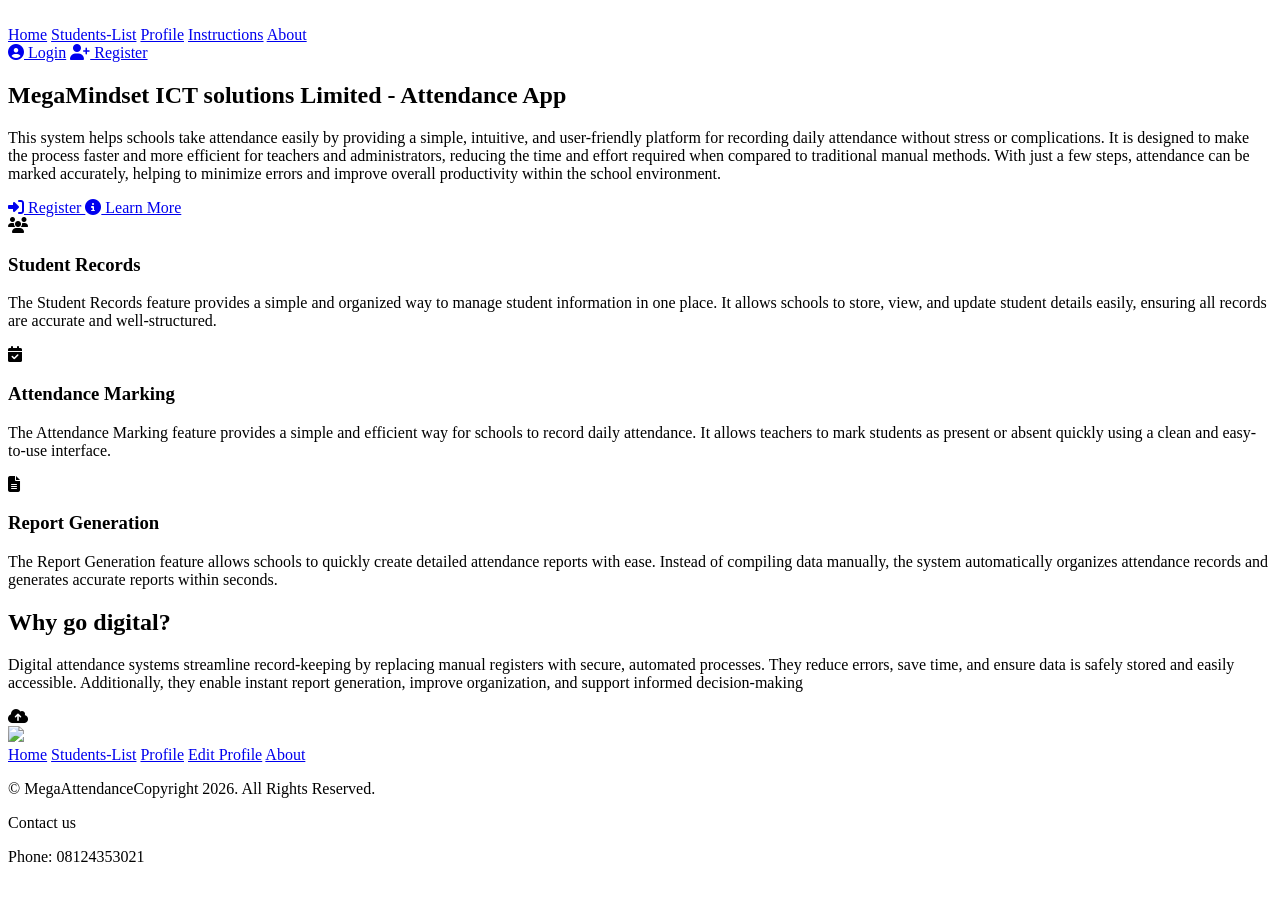
==== index.html @ b7d33dab "Merge pull request #35 from Treshy-elias/main Made changes to about, students_list and index page. T" ====
<!DOCTYPE html>
<html lang="en">

<head>
  <meta charset="UTF-8">
  <meta name="viewport" content="width=device-width, initial-scale=1.0">
  <title>MegaMindset ICT solutions Limited - Attendance App</title>
  <!-- SEO Meta Tags -->
  <meta name="description"
    content="Welcome to SIWES Attendance Management System, a smart solution for tracking and managing student attendance efficiently.">

  <meta name="keywords"
    content="Attendance System, SIWES, Student Attendance, Management System, Nigeria, School Project">

  <meta name="author" content="SIWES Student Development Team">

  <meta name="robots" content="index, follow">

  <!-- Open Graph (for social media sharing) -->
  <meta property="og:title" content="SIWES Attendance Management System">
  <meta property="og:description"
    content="A smart system developed by students to manage and track attendance efficiently.">
  <meta property="og:type" content="website">
  <meta property="og:url" content="http://localhost:5500/index.html">
  <meta property="og:image" content="/images/preview.png">
  <link rel="stylesheet" href="/css/index.css">
  <link rel="stylesheet" href="https://cdnjs.cloudflare.com/ajax/libs/font-awesome/6.5.0/css/all.min.css">
  <link rel="stylesheet" href="/fontawesome/css/all.css">
</head>

<body>

  <nav class="navbar">

    <div class="logo">
      <img src="/images/logo-dark.png" alt="" />
    </div>

    <div class="nav-links">
      <a href="index.html">Home</a>
      <a href="students_list.html">Students-List</a>
      <a href="profile.html">Profile</a>
      <a href="instructions.html">Instructions</a>
      <a href="about.html">About</a>
    </div>

    <div class="auth-buttons">
      <a href="login.html" class="login"><i class="fa fa-user-circle" aria-hidden="true"></i> Login</a>
      <a href="register.html" class="register"><i class="fa fa-user-plus" aria-hidden="true"></i> Register</a>
    </div>

  </nav>


  <section class="hero">
    <h1>MegaMindset ICT solutions Limited - Attendance App</h1>
    <p>
      This system helps schools take attendance easily by providing a simple, intuitive, and user-friendly platform for
      recording daily attendance without stress or complications. It is designed to make the process faster and more
      efficient for teachers and administrators, reducing the time and effort required when compared to traditional
      manual methods. With just a few steps, attendance can be marked accurately, helping to minimize errors and improve
      overall productivity within the school environment.

    </p>

    <div class="buttons">
      <a href="register.html" class="btn btn-primary">
        <i class="fa-solid fa-right-to-bracket"></i> Register
      </a>

      <a href="about.html" class="btn btn-secondary">
        <i class="fa-solid fa-circle-info"></i> Learn More
      </a>
    </div>
  </section>

  <section class="features">
    <div class="feature-box">
      <i class="fa-solid fa-users"></i>
      <h3>Student Records</h3>
      <p>The Student Records feature provides a simple and organized way to manage student information in one place. It
        allows schools to store, view, and update student details easily, ensuring all records are accurate and
        well-structured.

    </div>

    <div class="feature-box">
      <i class="fa-solid fa-calendar-check"></i>
      <h3>Attendance Marking</h3>
      <p>The Attendance Marking feature provides a simple and efficient way for schools to record daily attendance. It
        allows teachers to mark students as present or absent quickly using a clean and easy-to-use interface.

      </p>
    </div>

    <div class="feature-box">
      <i class="fa-solid fa-file-lines"></i>
      <h3>Report Generation</h3>
      <p>The Report Generation feature allows schools to quickly create detailed attendance reports with ease. Instead
        of compiling data manually, the system automatically organizes attendance records and generates accurate reports
        within seconds.
      </p>
    </div>
  </section>


  <section class="why">
    <div class="left-side">
      <h2>Why go digital?</h2>
      <p>
        Digital attendance systems streamline record-keeping by replacing manual registers with secure, automated
        processes. They reduce errors, save time, and ensure data is safely stored and easily accessible. Additionally,
        they enable instant report generation, improve organization, and support informed decision-making
    </div>

    <div class="right-side">
      <i class="fa fa-cloud-upload" aria-hidden="true"></i>
    </div>
  </section>
  <div class="footer-d">
    <div><img src="./images/logo-dark.png" class="img-f" /></div>
    <div class="footer-last">
      <div class="footer-d1">
        <a href="index.html">Home</a>
        <a href="students_list.html">Students-List</a>
        <a href="profile.html">Profile</a>
        <a href="edit_profile.html">Edit Profile</a>
        <a href="about.html">About</a>
      </div>
      <div class="footer-d2">
        <p>© <span>MegaAttendance</span>Copyright 2026. All Rights Reserved.</p>
      </div>
    </div>
    <div class="footer-space">
      <p>Contact us</p>
      <p>Phone: 08124353021</p>
    </div>

  </div>





</body>

</html>
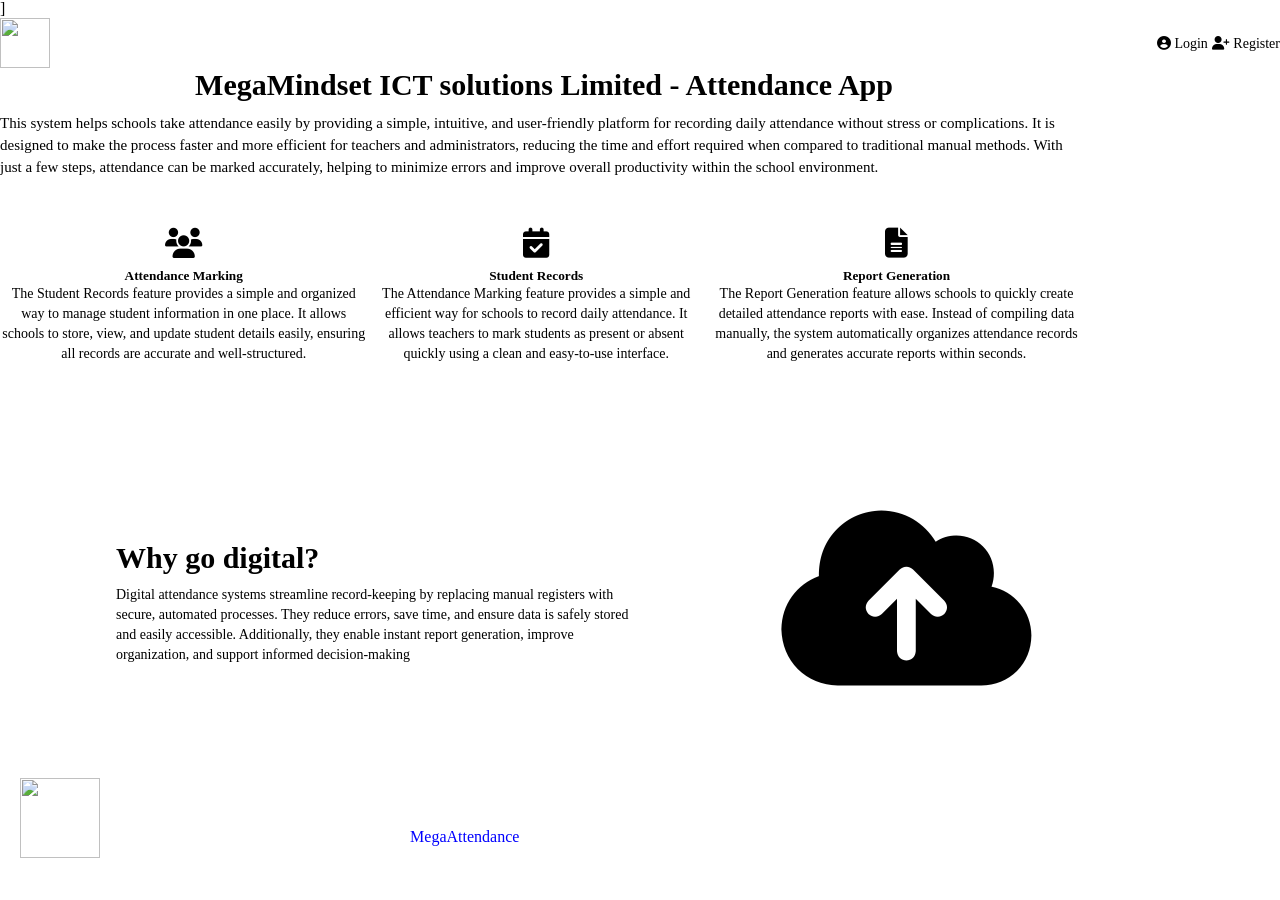
==== commit f3f869ff: "i converted profile.html to grid" ====
--- a/index.html
+++ b/index.html
@@ -1,3 +1,4 @@
+]
 <!DOCTYPE html>
 <html lang="en">
 
@@ -23,6 +24,7 @@
   <meta property="og:type" content="website">
   <meta property="og:url" content="http://localhost:5500/index.html">
   <meta property="og:image" content="/images/preview.png">
+  <link rel="stylesheet" href="/bootstrap/bootstrap.css">
   <link rel="stylesheet" href="/css/index.css">
   <link rel="stylesheet" href="https://cdnjs.cloudflare.com/ajax/libs/font-awesome/6.5.0/css/all.min.css">
   <link rel="stylesheet" href="/fontawesome/css/all.css">
@@ -52,7 +54,7 @@
   </nav>
 
 
-  <section class="hero">
+  <section class="hero mx-auto mt-5 p-5">
     <h1>MegaMindset ICT solutions Limited - Attendance App</h1>
     <p>
       This system helps schools take attendance easily by providing a simple, intuitive, and user-friendly platform for
@@ -63,7 +65,7 @@
 
     </p>
 
-    <div class="buttons">
+    <div class="buttons ">
       <a href="register.html" class="btn btn-primary">
         <i class="fa-solid fa-right-to-bracket"></i> Register
       </a>
@@ -74,32 +76,52 @@
     </div>
   </section>
 
-  <section class="features">
-    <div class="feature-box">
-      <i class="fa-solid fa-users"></i>
-      <h3>Student Records</h3>
-      <p>The Student Records feature provides a simple and organized way to manage student information in one place. It
-        allows schools to store, view, and update student details easily, ensuring all records are accurate and
-        well-structured.
-
-    </div>
-
-    <div class="feature-box">
-      <i class="fa-solid fa-calendar-check"></i>
-      <h3>Attendance Marking</h3>
-      <p>The Attendance Marking feature provides a simple and efficient way for schools to record daily attendance. It
-        allows teachers to mark students as present or absent quickly using a clean and easy-to-use interface.
-
-      </p>
-    </div>
-
-    <div class="feature-box">
-      <i class="fa-solid fa-file-lines"></i>
-      <h3>Report Generation</h3>
-      <p>The Report Generation feature allows schools to quickly create detailed attendance reports with ease. Instead
-        of compiling data manually, the system automatically organizes attendance records and generates accurate reports
-        within seconds.
-      </p>
+  <section class="features mx-auto mt-3">
+    <div class="row justify-center">
+      <div class="col-sm-4 mb-3 mb-sm-0 ">
+        <div class="card feature-box">
+          <div class="card-body text-align">
+            <i class="fa fa-users" aria-hidden="true fa-10x"></i>
+            <h5 class="card-title">
+              Attendance Marking
+            </h5>
+            <p class="card-text">The Student Records feature provides a simple and organized way to manage
+              student information in one place. It
+              allows schools to store, view, and update student details easily, ensuring all records are
+              accurate and
+              well-structured.</p>
+          </div>
+        </div>
+      </div>
+      <div class="col-sm-4">
+        <div class="card feature-box">
+          <div class="card-body text-align">
+            <i class="fa-solid fa-calendar-check"></i>
+            <h5 class="card-title">
+              Student Records
+            </h5>
+            <p class="card-text">The Attendance Marking feature provides a simple and efficient way for schools
+              to record daily attendance. It
+              allows teachers to mark students as present or absent quickly using a clean and easy-to-use
+              interface.</p>
+          </div>
+        </div>
+      </div>
+      <div class="col-sm-4">
+        <div class="card feature-box">
+          <div class="card-body text-align">
+            <i class="fa-solid fa-file-lines"></i>
+            <h5 class="card-title">
+              Report Generation
+            </h5>
+            <p class="card-text">The Report Generation feature allows schools to quickly create detailed
+              attendance reports with ease. Instead
+              of compiling data manually, the system automatically organizes attendance records and generates
+              accurate reports
+              within seconds.</p>
+          </div>
+        </div>
+      </div>
     </div>
   </section>
 
--- a/css/index.css
+++ b/css/index.css
@@ -0,0 +1,215 @@
+@import url('config.css');
+@import url('navbar.css');
+
+* {
+  margin: 0;
+  padding: 0;
+  box-sizing: border-box;
+}
+
+body {
+  background: var(--secondary-color);
+}
+
+.hero {
+  background: white;
+  width: 85%;
+  border-radius: 10px;
+  border: 3px solid var(--secondary-color);
+  display: flex;
+  flex-direction: column;
+  align-items: center;
+}
+  .justify-center {
+        display: flex;
+        justify-content: center;
+    }
+
+    .text-align {
+        text-align: center;
+    }
+
+.hero h1 {
+  color: var(--primary-color);
+  font-size: 30px;
+  margin-bottom: 10px;
+}
+
+.hero p {
+  color: var(--secondary-color);
+  font-size: 15px;
+  line-height: 22px;
+}
+
+
+.buttons {
+  /* margin-top: 20px; */
+}
+
+.btn {
+  display: inline-block;
+  text-decoration: none;
+   padding: 12px 18px;
+  margin: 5px;
+  border-radius: 6px;
+  font-size: 14px;
+}
+
+.btn-primary {
+  background: var(--primary-color);
+  color: white;
+}
+
+.btn-secondary {
+  background: var(--secondary-color);
+  color: white;
+}
+
+.btn-primary:hover {
+  background: #2f1f3f;
+}
+
+.btn-secondary:hover {
+  background: #555555;
+}
+
+.features {
+  width: 85%;
+  display: flex;
+  gap: 15px;
+}
+
+/* .feature-box {
+  background: white;
+  width: 33.3%;
+  padding: 20px;
+  border-radius: 10px;
+  border: 3px solid var(--secondary-color);
+  text-align: center;
+} */
+
+.feature-box{
+  height: 230px;
+}
+
+.feature-box:hover {
+  transform: translateY(-5px);
+  transition: transform 0.3s ease;
+}
+
+
+.feature-box i {
+  font-size: 30px;
+  color: var(--primary-color);
+  margin-bottom: 10px;
+}
+
+.feature-box h3 {
+  color: var(--primary-color);
+  margin-bottom: 10px;
+  font-size: 18px;
+}
+
+.feature-box p {
+  font-size: 14px;
+  color: var(--secondary-color);
+  line-height: 20px;
+}
+
+.why {
+  width: 85%;
+  margin: 20px auto;
+  display: flex;
+  gap: 15px;
+  background-color: white;
+  padding: 20px;
+  justify-content: space-between;
+  border-radius: 10px;
+  align-items: center;
+}
+
+.left-side {
+  width: 50%;
+}
+
+.left-side h2 {
+  color: var(--primary-color);
+  font-size: 30px;
+  margin-bottom: 10px;
+}
+
+.left-side p {
+  font-size: 14px;
+  color: var(--secondary-color);
+  line-height: 20px;
+}
+
+.right-side {
+  width: 50%;
+  display: flex;
+  justify-content: center;
+}
+
+.right-side i {
+  font-size: 200px;
+  color: var(--primary-color);
+  margin-bottom: 10px;
+}
+
+.footer-d {
+  display: flex;
+  padding: 20px;
+  background-color: var(--primary-color);
+  flex-direction: row;
+  justify-content: left;
+  align-items: center;
+  justify-content: space-evenly;
+}
+
+.img-f {
+  height: 80px;
+}
+
+.footer-d1 {
+  display: flex;
+  justify-content: space-between;
+  height: 30px;
+  margin-bottom: 5px;
+}
+
+.footer-d1 a {
+  margin-right: 20px;
+  color: white
+}
+
+.footer-d2 {
+  height: 30px;
+  color: white;
+}
+
+.footer-d2 span {
+  color: blue;
+  margin-right: 5px
+}
+
+.footer-last {
+  display: flex;
+  flex-direction: column;
+  justify-content: center;
+  align-items: center;
+  padding: 20px 5px 5px 5px;
+  width: 600px;
+  margin-left: auto;
+  margin-right: auto;
+}
+
+.footer-space {
+  width: 200px;
+  height: 100px;
+  color: white
+}
+
+.footer-space p {
+  margin-bottom: 20px;
+  ;
+}
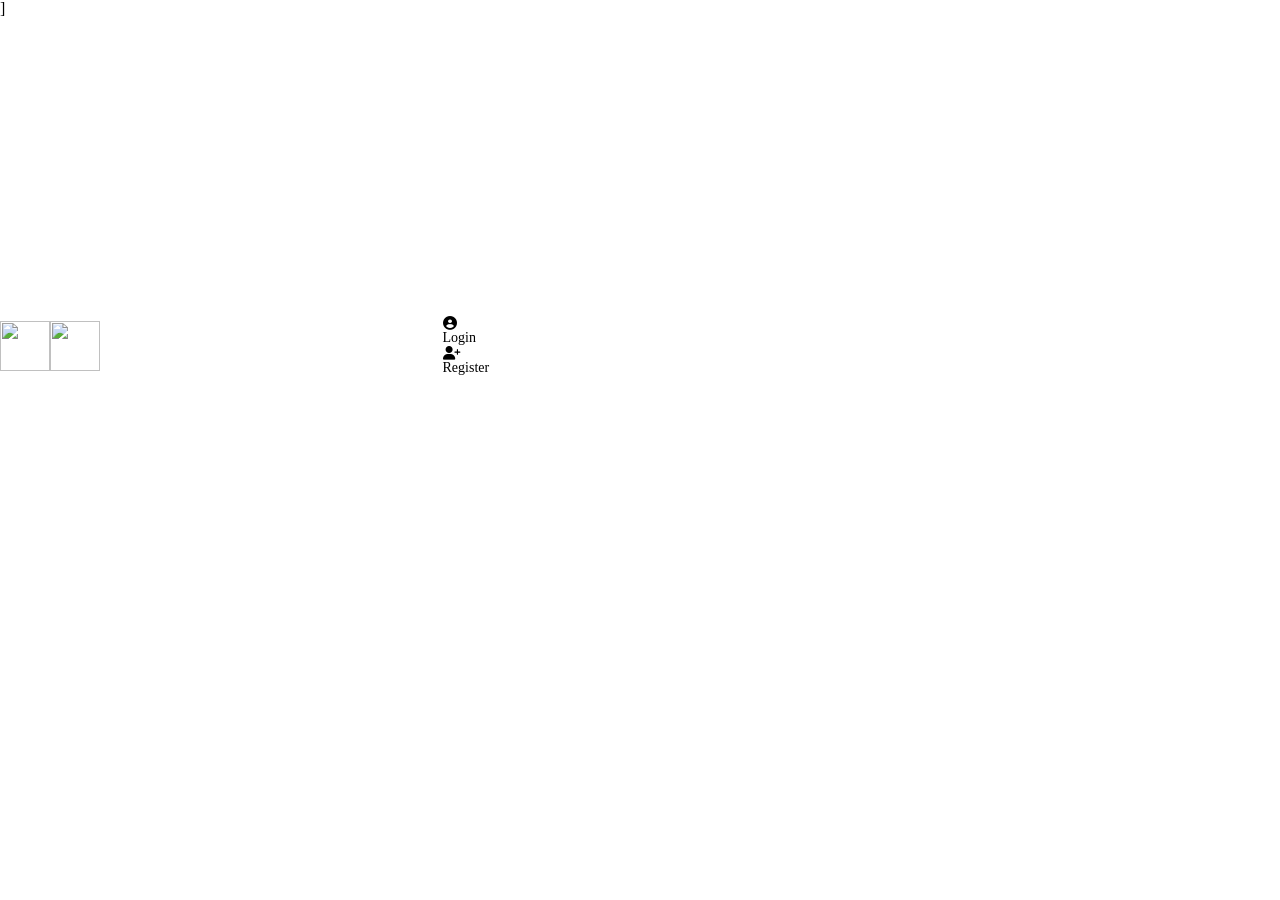
==== commit 70fa91de: "Merge branch 'main' into main" ====
--- a/index.html
+++ b/index.html
@@ -1,6 +1,48 @@
 ]
-<!DOCTYPE html>
+<!doctype html>
 <html lang="en">
+  <head>
+    <meta charset="UTF-8" />
+    <meta name="viewport" content="width=device-width, initial-scale=1.0" />
+    <title>MegaMindset ICT solutions Limited - Attendance App</title>
+    <!-- SEO Meta Tags -->
+    <meta
+      name="description"
+      content="Welcome to SIWES Attendance Management System, a smart solution for tracking and managing student attendance efficiently."
+    />
+
+    <meta
+      name="keywords"
+      content="Attendance System, SIWES, Student Attendance, Management System, Nigeria, School Project"
+    />
+
+    <meta name="author" content="SIWES Student Development Team" />
+
+    <meta name="robots" content="index, follow" />
+
+    <!-- Open Graph (for social media sharing) -->
+    <meta property="og:title" content="SIWES Attendance Management System" />
+    <meta
+      property="og:description"
+      content="A smart system developed by students to manage and track attendance efficiently."
+    />
+    <meta property="og:type" content="website" />
+    <meta property="og:url" content="http://localhost:5500/index.html" />
+    <meta property="og:image" content="/images/preview.png" />
+    <link rel="stylesheet" href="/bootstrap/bootstrap.css" />
+    <link rel="stylesheet" href="/css/index.css" />
+    <link
+      rel="stylesheet"
+      href="https://cdnjs.cloudflare.com/ajax/libs/font-awesome/6.5.0/css/all.min.css"
+    />
+    <link rel="stylesheet" href="/fontawesome/css/all.css" />
+  </head>
+
+  <body>
+    <nav class="navbar">
+      <div class="logo">
+        <img src="/images/logo-dark.png" alt="" />
+      </div>
 
 <head>
   <meta charset="UTF-8">
@@ -54,7 +96,7 @@
   </nav>
 
 
-  <section class="hero mx-auto mt-5 p-5">
+  <!-- <section class="hero mx-auto mt-5 p-5">
     <h1>MegaMindset ICT solutions Limited - Attendance App</h1>
     <p>
       This system helps schools take attendance easily by providing a simple, intuitive, and user-friendly platform for
@@ -74,96 +116,156 @@
         <i class="fa-solid fa-circle-info"></i> Learn More
       </a>
     </div>
-  </section>
-
-  <section class="features mx-auto mt-3">
-    <div class="row justify-center">
-      <div class="col-sm-4 mb-3 mb-sm-0 ">
-        <div class="card feature-box">
-          <div class="card-body text-align">
-            <i class="fa fa-users" aria-hidden="true fa-10x"></i>
-            <h5 class="card-title">
-              Attendance Marking
-            </h5>
-            <p class="card-text">The Student Records feature provides a simple and organized way to manage
-              student information in one place. It
-              allows schools to store, view, and update student details easily, ensuring all records are
-              accurate and
-              well-structured.</p>
-          </div>
-        </div>
-      </div>
-      <div class="col-sm-4">
-        <div class="card feature-box">
-          <div class="card-body text-align">
-            <i class="fa-solid fa-calendar-check"></i>
-            <h5 class="card-title">
-              Student Records
-            </h5>
-            <p class="card-text">The Attendance Marking feature provides a simple and efficient way for schools
-              to record daily attendance. It
-              allows teachers to mark students as present or absent quickly using a clean and easy-to-use
-              interface.</p>
-          </div>
-        </div>
-      </div>
-      <div class="col-sm-4">
-        <div class="card feature-box">
-          <div class="card-body text-align">
-            <i class="fa-solid fa-file-lines"></i>
-            <h5 class="card-title">
-              Report Generation
-            </h5>
-            <p class="card-text">The Report Generation feature allows schools to quickly create detailed
-              attendance reports with ease. Instead
-              of compiling data manually, the system automatically organizes attendance records and generates
-              accurate reports
-              within seconds.</p>
-          </div>
-        </div>
-      </div>
-    </div>
-  </section>
-
-
-  <section class="why">
-    <div class="left-side">
-      <h2>Why go digital?</h2>
+  </section> -->
+
+
+  <div class="container-fluid mt-5">
+    <div class="row">
+      <div class="col-sm-12 col-md-10 offset-md-1">
+        <div class="p-5 mb-4 bg-light rounded-3">
+          <div class="container-fluid py-5">
+            <h1 class="display-5 fw-bold">MegaMindset ICT solutions Limited
+              <i>Attendance App</i>
+            </h1>
+            <p class="col-md-8 fs-4">
+              This system helps schools take attendance easily by providing a simple, intuitive, and user-friendly
+              platform for
+              recording daily attendance without stress or complications.
+            </p>
+            <a href="register.html" class="btn btn-primary">
+              <i class="fa-solid fa-right-to-bracket"></i> Register
+            </a>
+
+            <a href="about.html" class="btn btn-secondary">
+              <i class="fa-solid fa-circle-info"></i> Learn More
+            </a>
+          </div>
+        </div>
+      </div>
+    </div>
+
+    <div class="row">
+      <div class="col-sm-12 col-md-4 bg-white">x</div>
+      <div class="col-sm-12 col-md-4">x</div>
+      <div class="col-sm-12 col-md-4">x</div>
+    </div>
+  </div>
+
+
+
+
+    <section class="hero mx-auto mt-5 p-5">
+      <h1>MegaMindset ICT solutions Limited - Attendance App</h1>
       <p>
-        Digital attendance systems streamline record-keeping by replacing manual registers with secure, automated
-        processes. They reduce errors, save time, and ensure data is safely stored and easily accessible. Additionally,
-        they enable instant report generation, improve organization, and support informed decision-making
-    </div>
-
-    <div class="right-side">
-      <i class="fa fa-cloud-upload" aria-hidden="true"></i>
-    </div>
-  </section>
-  <div class="footer-d">
-    <div><img src="./images/logo-dark.png" class="img-f" /></div>
-    <div class="footer-last">
-      <div class="footer-d1">
-        <a href="index.html">Home</a>
-        <a href="students_list.html">Students-List</a>
-        <a href="profile.html">Profile</a>
-        <a href="edit_profile.html">Edit Profile</a>
-        <a href="about.html">About</a>
-      </div>
-      <div class="footer-d2">
-        <p>© <span>MegaAttendance</span>Copyright 2026. All Rights Reserved.</p>
-      </div>
-    </div>
-    <div class="footer-space">
-      <p>Contact us</p>
-      <p>Phone: 08124353021</p>
-    </div>
-
-  </div>
-
-
-
-
-
-</body>
-
-</html>+        This system helps schools take attendance easily by providing a simple,
+        intuitive, and user-friendly platform for recording daily attendance
+        without stress or complications. It is designed to make the process
+        faster and more efficient for teachers and administrators, reducing the
+        time and effort required when compared to traditional manual methods.
+        With just a few steps, attendance can be marked accurately, helping to
+        minimize errors and improve overall productivity within the school
+        environment.
+      </p>
+
+      <div class="buttons">
+        <a href="register.html" class="btn btn-primary">
+          <i class="fa-solid fa-right-to-bracket"></i> Register
+        </a>
+
+        <a href="about.html" class="btn btn-secondary">
+          <i class="fa-solid fa-circle-info"></i> Learn More
+        </a>
+      </div>
+    </section>
+
+    <section class="features mx-auto mt-3">
+      <div class="row justify-center">
+        <div class="col-sm-4 mb-3 mb-sm-0">
+          <div class="card feature-box">
+            <div class="card-body text-align">
+              <i class="fa fa-users" aria-hidden="true fa-10x"></i>
+              <h5 class="card-title">Attendance Marking</h5>
+              <p class="card-text">
+                The Student Records feature provides a simple and organized way
+                to manage student information in one place. It allows schools to
+                store, view, and update student details easily, ensuring all
+                records are accurate and well-structured.
+              </p>
+            </div>
+          </div>
+        </div>
+        <div class="col-sm-4">
+          <div class="card feature-box">
+            <div class="card-body text-align">
+              <i class="fa-solid fa-calendar-check"></i>
+              <h5 class="card-title">Student Records</h5>
+              <p class="card-text">
+                The Attendance Marking feature provides a simple and efficient
+                way for schools to record daily attendance. It allows teachers
+                to mark students as present or absent quickly using a clean and
+                easy-to-use interface.
+              </p>
+            </div>
+          </div>
+        </div>
+        <div class="col-sm-4">
+          <div class="card feature-box">
+            <div class="card-body text-align">
+              <i class="fa-solid fa-file-lines"></i>
+              <h5 class="card-title">Report Generation</h5>
+              <p class="card-text">
+                The Report Generation feature allows schools to quickly create
+                detailed attendance reports with ease. Instead of compiling data
+                manually, the system automatically organizes attendance records
+                and generates accurate reports within seconds.
+              </p>
+            </div>
+          </div>
+        </div>
+      </div>
+    </section>
+
+    <section class="why">
+      <div class="left-side">
+        <h2>Why go digital?</h2>
+        <p>
+          Digital attendance systems streamline record-keeping by replacing
+          manual registers with secure, automated processes. They reduce errors,
+          save time, and ensure data is safely stored and easily accessible.
+          Additionally, they enable instant report generation, improve
+          organization, and support informed decision-making
+        </p>
+      </div>
+
+      <div class="right-side">
+        <i class="fa fa-cloud-upload" aria-hidden="true"></i>
+      </div>
+    </section>
+
+    <footer class="bg-purple text-white py-4">
+      <div class="container-fluid">
+        <div class="row text-center text-md-start align-items-center">
+          <div class="col-12 col-md-4 mb-3 mb-md-0 ps-5">
+            <img
+              src="images/logo-dark.png"
+              class="img-fluid footer-logo"
+              alt="Logo"
+            />
+          </div>
+          <div class="col-12 col-md-4 mb-1 mb-md-0 text-center">
+            <p class="mb-0">
+              &copy; MegaAttendance Copyright 2026. <br />
+              All Rights Reserved
+            </p>
+          </div>
+          <div class="col-12 col-sm-12 col-md-4 text-center text-md-end">
+            <div class="d-inline-block text-center">
+              <p class="mb-0">Contact us</p>
+              <p class="mb-0">+234 812 435 3021</p>
+            </div>
+          </div>
+        </div>
+      </div>
+    </footer>
+  </body>
+</html>
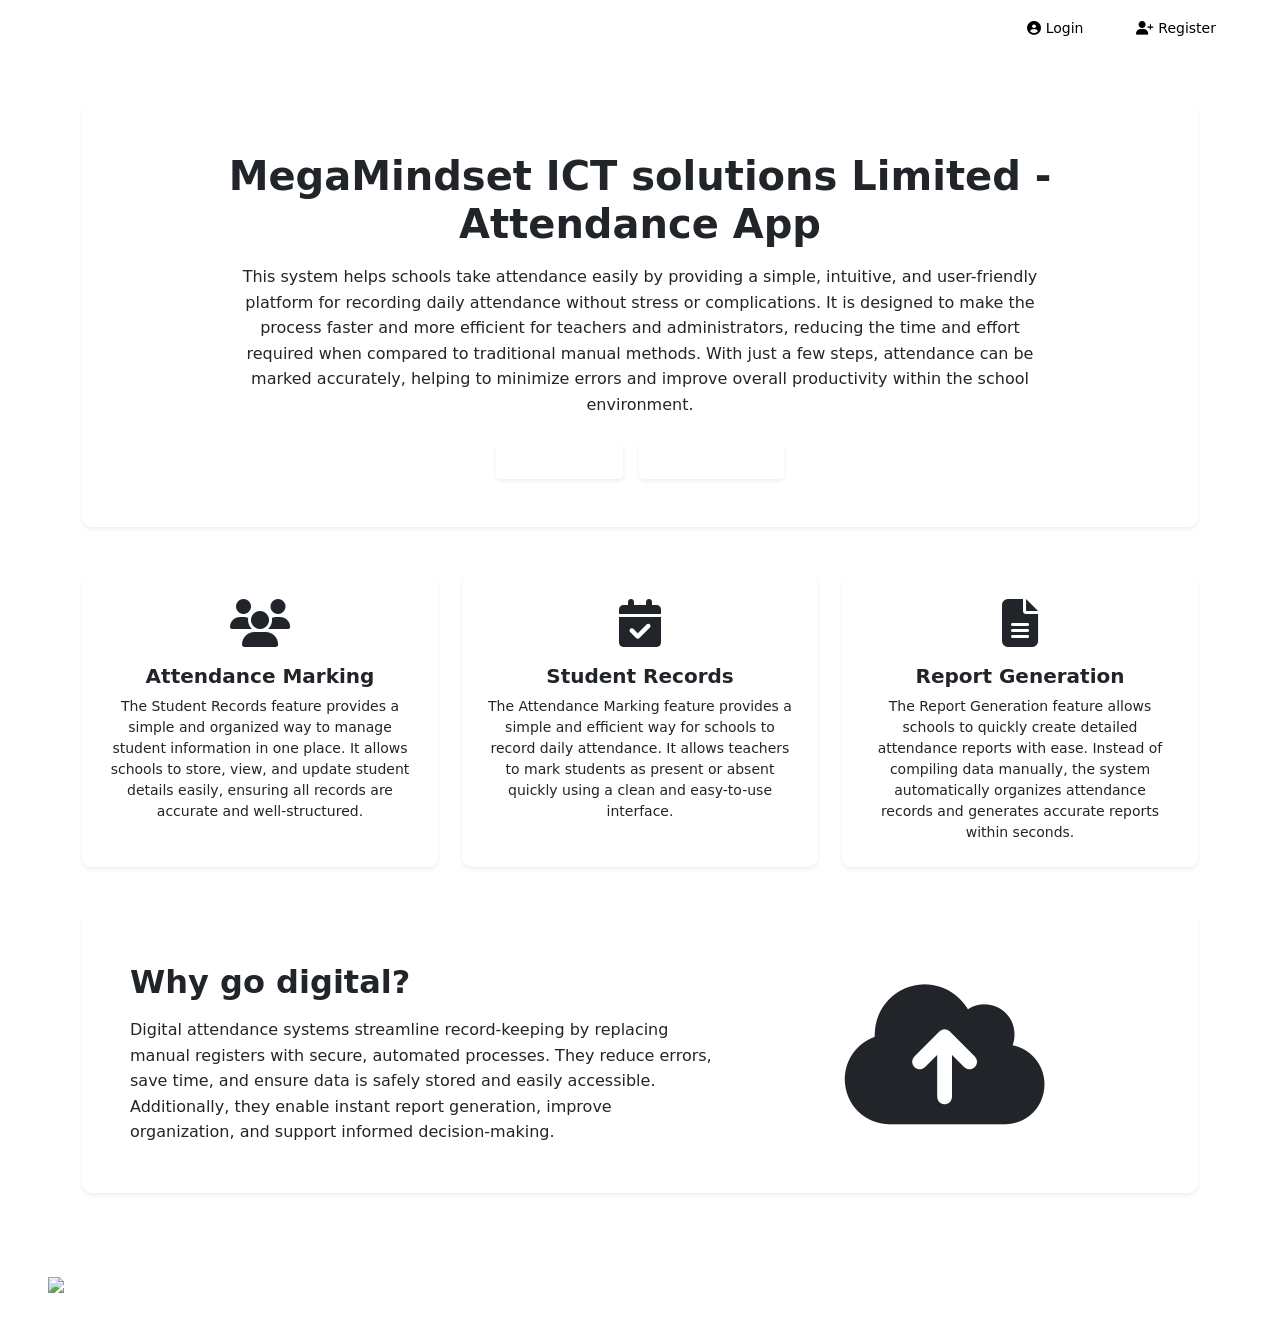
==== commit c97a9e41: "Merge branch 'main' of github.com:Chimy-lons/megaAttendance" ====
--- a/index.html
+++ b/index.html
@@ -1,271 +1,175 @@
-]
-<!doctype html>
+<!DOCTYPE html>
 <html lang="en">
   <head>
     <meta charset="UTF-8" />
     <meta name="viewport" content="width=device-width, initial-scale=1.0" />
     <title>MegaMindset ICT solutions Limited - Attendance App</title>
-    <!-- SEO Meta Tags -->
-    <meta
-      name="description"
-      content="Welcome to SIWES Attendance Management System, a smart solution for tracking and managing student attendance efficiently."
-    />
-
-    <meta
-      name="keywords"
-      content="Attendance System, SIWES, Student Attendance, Management System, Nigeria, School Project"
-    />
-
+    
+    <meta name="description" content="Welcome to SIWES Attendance Management System, a smart solution for tracking and managing student attendance efficiently." />
+    <meta name="keywords" content="Attendance System, SIWES, Student Attendance, Management System, Nigeria, School Project" />
     <meta name="author" content="SIWES Student Development Team" />
-
     <meta name="robots" content="index, follow" />
 
-    <!-- Open Graph (for social media sharing) -->
     <meta property="og:title" content="SIWES Attendance Management System" />
-    <meta
-      property="og:description"
-      content="A smart system developed by students to manage and track attendance efficiently."
-    />
+    <meta property="og:description" content="A smart system developed by students to manage and track attendance efficiently." />
     <meta property="og:type" content="website" />
     <meta property="og:url" content="http://localhost:5500/index.html" />
     <meta property="og:image" content="/images/preview.png" />
+
+    <link rel="stylesheet" href="https://cdn.jsdelivr.net/npm/bootstrap@5.3.2/dist/css/bootstrap.min.css" />
     <link rel="stylesheet" href="/bootstrap/bootstrap.css" />
     <link rel="stylesheet" href="/css/index.css" />
-    <link
-      rel="stylesheet"
-      href="https://cdnjs.cloudflare.com/ajax/libs/font-awesome/6.5.0/css/all.min.css"
-    />
+    
+    <link rel="stylesheet" href="https://cdnjs.cloudflare.com/ajax/libs/font-awesome/6.5.0/css/all.min.css" />
     <link rel="stylesheet" href="/fontawesome/css/all.css" />
+    <link rel="stylesheet" href="./css/index.css">
   </head>
 
   <body>
-    <nav class="navbar">
+
+    <nav class="navbar py-3 px-5">
       <div class="logo">
-        <img src="/images/logo-dark.png" alt="" />
+         <img src="/images/logo-dark.png" alt="" />
       </div>
 
-<head>
-  <meta charset="UTF-8">
-  <meta name="viewport" content="width=device-width, initial-scale=1.0">
-  <title>MegaMindset ICT solutions Limited - Attendance App</title>
-  <!-- SEO Meta Tags -->
-  <meta name="description"
-    content="Welcome to SIWES Attendance Management System, a smart solution for tracking and managing student attendance efficiently.">
+      <div class="nav-links">
+        <a href="index.html">Home</a>
+        <a href="students_list.html">Students-List</a>
+        <a href="profile.html">Profile</a>
+        <a href="instructions.html">Instructions</a>
+        <a href="about.html">About</a>
+      </div>
 
-  <meta name="keywords"
-    content="Attendance System, SIWES, Student Attendance, Management System, Nigeria, School Project">
+      <div class="auth-buttons">
+        <a href="login.html" class="login px-3 py-2 me-3">
+          <i class="fa fa-user-circle"></i> Login
+        </a>
+        <a href="register.html" class="register px-3 py-2">
+          <i class="fa fa-user-plus"></i> Register
+        </a>
+      </div>
+    </nav> 
 
-  <meta name="author" content="SIWES Student Development Team">
+    <main class="container my-5">
+      
+      <section class="custom-hero p-4 p-md-5 text-center shadow-sm">
+        <h1 class="text-primary-custom fw-bold display-6 mb-3">MegaMindset ICT solutions Limited - Attendance App</h1>
+        <p class="text-secondary-custom mx-auto fs-6" style="max-width: 800px; line-height: 1.6;">
+          This system helps schools take attendance easily by providing a simple,
+          intuitive, and user-friendly platform for recording daily attendance
+          without stress or complications. It is designed to make the process
+          faster and more efficient for teachers and administrators, reducing the
+          time and effort required when compared to traditional manual methods.
+          With just a few steps, attendance can be marked accurately, helping to
+          minimize errors and improve overall productivity within the school
+          environment.
+        </p>
+        <div class="mt-4 d-flex justify-content-center gap-3 flex-wrap">
+          <a href="register.html" class="btn btn-primary-custom px-4 py-2 shadow-sm">
+            <i class="fa-solid fa-right-to-bracket me-2"></i>Register
+          </a>
+          <a href="about.html" class="btn btn-secondary-custom px-4 py-2 shadow-sm">
+            <i class="fa-solid fa-circle-info"></i> Learn More
+          </a>
+        </div>
+      </section>
 
-  <meta name="robots" content="index, follow">
+      <section class="my-5">
+        <div class="row g-4 justify-content-center">
+          
+          <div class="col-10 col-sm-6 col-lg-4">
+            <div class="card h-100 custom-card p-4 text-center shadow-sm">
+              <div class="card-body p-0">
+                <div class="mb-3"><i class="fa fa-users icon-large"></i></div>
+                <h5 class="card-title text-primary-custom fw-bold mb-2">Attendance Marking</h5>
+                <p class="card-text text-secondary-custom small mb-0">
+                  The Student Records feature provides a simple and organized way
+                  to manage student information in one place. It allows schools to
+                  store, view, and update student details easily, ensuring all
+                  records are accurate and well-structured.
+                </p>
+              </div>
+            </div>
+          </div>
 
-  <!-- Open Graph (for social media sharing) -->
-  <meta property="og:title" content="SIWES Attendance Management System">
-  <meta property="og:description"
-    content="A smart system developed by students to manage and track attendance efficiently.">
-  <meta property="og:type" content="website">
-  <meta property="og:url" content="http://localhost:5500/index.html">
-  <meta property="og:image" content="/images/preview.png">
-  <link rel="stylesheet" href="/bootstrap/bootstrap.css">
-  <link rel="stylesheet" href="/css/index.css">
-  <link rel="stylesheet" href="https://cdnjs.cloudflare.com/ajax/libs/font-awesome/6.5.0/css/all.min.css">
-  <link rel="stylesheet" href="/fontawesome/css/all.css">
-</head>
+          <div class="col-10 col-sm-6 col-lg-4">
+            <div class="card h-100 custom-card p-4 text-center shadow-sm">
+              <div class="card-body p-0">
+                <div class="mb-3"><i class="fa-solid fa-calendar-check icon-large"></i></div>
+                <h5 class="card-title text-primary-custom fw-bold mb-2">Student Records</h5>
+                <p class="card-text text-secondary-custom small mb-0">
+                  The Attendance Marking feature provides a simple and efficient
+                  way for schools to record daily attendance. It allows teachers
+                  to mark students as present or absent quickly using a clean and
+                  easy-to-use interface.
+                </p>
+              </div>
+            </div>
+          </div>
 
-<body>
+          <div class="col-10 col-sm-6 col-lg-4">
+            <div class="card h-100 custom-card p-4 text-center shadow-sm">
+              <div class="card-body p-0">
+                <div class="mb-3"><i class="fa-solid fa-file-lines icon-large"></i></div>
+                <h5 class="card-title text-primary-custom fw-bold mb-2">Report Generation</h5>
+                <p class="card-text text-secondary-custom small mb-0">
+                  The Report Generation feature allows schools to quickly create
+                  detailed attendance reports with ease. Instead of compiling data
+                  manually, the system automatically organizes attendance records
+                  and generates accurate reports within seconds.
+                </p>
+              </div>
+            </div>
+          </div>
 
-  <nav class="navbar">
+        </div>
+      </section>
 
-    <div class="logo">
-      <img src="/images/logo-dark.png" alt="" />
-    </div>
-
-    <div class="nav-links">
-      <a href="index.html">Home</a>
-      <a href="students_list.html">Students-List</a>
-      <a href="profile.html">Profile</a>
-      <a href="instructions.html">Instructions</a>
-      <a href="about.html">About</a>
-    </div>
-
-    <div class="auth-buttons">
-      <a href="login.html" class="login"><i class="fa fa-user-circle" aria-hidden="true"></i> Login</a>
-      <a href="register.html" class="register"><i class="fa fa-user-plus" aria-hidden="true"></i> Register</a>
-    </div>
-
-  </nav>
-
-
-  <!-- <section class="hero mx-auto mt-5 p-5">
-    <h1>MegaMindset ICT solutions Limited - Attendance App</h1>
-    <p>
-      This system helps schools take attendance easily by providing a simple, intuitive, and user-friendly platform for
-      recording daily attendance without stress or complications. It is designed to make the process faster and more
-      efficient for teachers and administrators, reducing the time and effort required when compared to traditional
-      manual methods. With just a few steps, attendance can be marked accurately, helping to minimize errors and improve
-      overall productivity within the school environment.
-
-    </p>
-
-    <div class="buttons ">
-      <a href="register.html" class="btn btn-primary">
-        <i class="fa-solid fa-right-to-bracket"></i> Register
-      </a>
-
-      <a href="about.html" class="btn btn-secondary">
-        <i class="fa-solid fa-circle-info"></i> Learn More
-      </a>
-    </div>
-  </section> -->
-
-
-  <div class="container-fluid mt-5">
-    <div class="row">
-      <div class="col-sm-12 col-md-10 offset-md-1">
-        <div class="p-5 mb-4 bg-light rounded-3">
-          <div class="container-fluid py-5">
-            <h1 class="display-5 fw-bold">MegaMindset ICT solutions Limited
-              <i>Attendance App</i>
-            </h1>
-            <p class="col-md-8 fs-4">
-              This system helps schools take attendance easily by providing a simple, intuitive, and user-friendly
-              platform for
-              recording daily attendance without stress or complications.
+      <section class="custom-why p-4 p-md-5 my-5 shadow-sm">
+        <div class="row align-items-center g-4">
+          <div class="col-12 col-md-7 text-center text-md-start">
+            <h2 class="text-primary-custom fw-bold mb-3">Why go digital?</h2>
+            <p class="text-secondary-custom mb-0 fs-6" style="line-height: 1.6;">
+              Digital attendance systems streamline record-keeping by replacing
+              manual registers with secure, automated processes. They reduce errors,
+              save time, and ensure data is safely stored and easily accessible.
+              Additionally, they enable instant report generation, improve
+              organization, and support informed decision-making.
             </p>
-            <a href="register.html" class="btn btn-primary">
-              <i class="fa-solid fa-right-to-bracket"></i> Register
-            </a>
-
-            <a href="about.html" class="btn btn-secondary">
-              <i class="fa-solid fa-circle-info"></i> Learn More
-            </a>
+          </div>
+          <div class="col-12 col-md-5 text-center">
+            <i class="fa fa-cloud-upload icon-cloud-giant" aria-hidden="true"></i>
           </div>
         </div>
-      </div>
-    </div>
-
-    <div class="row">
-      <div class="col-sm-12 col-md-4 bg-white">x</div>
-      <div class="col-sm-12 col-md-4">x</div>
-      <div class="col-sm-12 col-md-4">x</div>
-    </div>
-  </div>
-
-
-
-
-    <section class="hero mx-auto mt-5 p-5">
-      <h1>MegaMindset ICT solutions Limited - Attendance App</h1>
-      <p>
-        This system helps schools take attendance easily by providing a simple,
-        intuitive, and user-friendly platform for recording daily attendance
-        without stress or complications. It is designed to make the process
-        faster and more efficient for teachers and administrators, reducing the
-        time and effort required when compared to traditional manual methods.
-        With just a few steps, attendance can be marked accurately, helping to
-        minimize errors and improve overall productivity within the school
-        environment.
-      </p>
-
-      <div class="buttons">
-        <a href="register.html" class="btn btn-primary">
-          <i class="fa-solid fa-right-to-bracket"></i> Register
-        </a>
-
-        <a href="about.html" class="btn btn-secondary">
-          <i class="fa-solid fa-circle-info"></i> Learn More
-        </a>
-      </div>
-    </section>
-
-    <section class="features mx-auto mt-3">
-      <div class="row justify-center">
-        <div class="col-sm-4 mb-3 mb-sm-0">
-          <div class="card feature-box">
-            <div class="card-body text-align">
-              <i class="fa fa-users" aria-hidden="true fa-10x"></i>
-              <h5 class="card-title">Attendance Marking</h5>
-              <p class="card-text">
-                The Student Records feature provides a simple and organized way
-                to manage student information in one place. It allows schools to
-                store, view, and update student details easily, ensuring all
-                records are accurate and well-structured.
-              </p>
-            </div>
-          </div>
-        </div>
-        <div class="col-sm-4">
-          <div class="card feature-box">
-            <div class="card-body text-align">
-              <i class="fa-solid fa-calendar-check"></i>
-              <h5 class="card-title">Student Records</h5>
-              <p class="card-text">
-                The Attendance Marking feature provides a simple and efficient
-                way for schools to record daily attendance. It allows teachers
-                to mark students as present or absent quickly using a clean and
-                easy-to-use interface.
-              </p>
-            </div>
-          </div>
-        </div>
-        <div class="col-sm-4">
-          <div class="card feature-box">
-            <div class="card-body text-align">
-              <i class="fa-solid fa-file-lines"></i>
-              <h5 class="card-title">Report Generation</h5>
-              <p class="card-text">
-                The Report Generation feature allows schools to quickly create
-                detailed attendance reports with ease. Instead of compiling data
-                manually, the system automatically organizes attendance records
-                and generates accurate reports within seconds.
-              </p>
-            </div>
-          </div>
-        </div>
-      </div>
-    </section>
-
-    <section class="why">
-      <div class="left-side">
-        <h2>Why go digital?</h2>
-        <p>
-          Digital attendance systems streamline record-keeping by replacing
-          manual registers with secure, automated processes. They reduce errors,
-          save time, and ensure data is safely stored and easily accessible.
-          Additionally, they enable instant report generation, improve
-          organization, and support informed decision-making
-        </p>
-      </div>
-
-      <div class="right-side">
-        <i class="fa fa-cloud-upload" aria-hidden="true"></i>
-      </div>
-    </section>
+      </section>
+    </main>
 
     <footer class="bg-purple text-white py-4">
-      <div class="container-fluid">
-        <div class="row text-center text-md-start align-items-center">
-          <div class="col-12 col-md-4 mb-3 mb-md-0 ps-5">
-            <img
-              src="images/logo-dark.png"
-              class="img-fluid footer-logo"
-              alt="Logo"
-            />
-          </div>
-          <div class="col-12 col-md-4 mb-1 mb-md-0 text-center">
-            <p class="mb-0">
-              &copy; MegaAttendance Copyright 2026. <br />
-              All Rights Reserved
-            </p>
-          </div>
-          <div class="col-12 col-sm-12 col-md-4 text-center text-md-end">
-            <div class="d-inline-block text-center">
-              <p class="mb-0">Contact us</p>
-              <p class="mb-0">+234 812 435 3021</p>
+        <div class="container-fluid">
+            <div class="row text-center text-md-start align-items-center">
+
+                <div class="col-12 col-md-4 mb-3 mb-md-0 ps-5">
+                    <img src="images/logo-dark.png" class="img-fluid footer-logo" alt="Logo">
+                </div>
+
+                <div class="col-12 col-md-4 mb-1 mb-md-0 text-center">
+                    <p class="mb-0">
+                        &copy; MegaAttendance Copyright 2026. <br>
+                        All Rights Reserved
+                    </p>
+                </div>
+
+                <div class="col-12 col-sm-12 col-md-4 text-center text-md-end">
+                    <div class="d-inline-block text-center">
+                        <p class="mb-0">Contact us</p>
+                        <p class="mb-0">+234 812 435 3021</p>
+                    </div>
+                </div>
+
             </div>
-          </div>
         </div>
-      </div>
     </footer>
+
+    <script src="https://cdn.jsdelivr.net/npm/bootstrap@5.3.2/dist/js/bootstrap.bundle.min.js"></script>
   </body>
-</html>
+</html>
--- a/css/index.css
+++ b/css/index.css
@@ -1,215 +1,61 @@
 @import url('config.css');
 @import url('navbar.css');
+@import url('footer.css');
+      body {
+        background-color: var(--secondary-color) !important;
+      }
 
-* {
-  margin: 0;
-  padding: 0;
-  box-sizing: border-box;
-}
+      .custom-hero, .custom-card, .custom-why {
+        border: 3px solid var(--secondary-color);
+        background-color: #ffffff;
+        border-radius: 10px;
+      }
 
-body {
-  background: var(--secondary-color);
-}
+      .text-primary-custom {
+        color: var(--primary-color) !important;
+      }
 
-.hero {
-  background: white;
-  width: 85%;
-  border-radius: 10px;
-  border: 3px solid var(--secondary-color);
-  display: flex;
-  flex-direction: column;
-  align-items: center;
-}
-  .justify-center {
-        display: flex;
-        justify-content: center;
-    }
+      .text-secondary-custom {
+        color: var(--secondary-color) !important;
+      }
 
-    .text-align {
-        text-align: center;
-    }
+      .btn-primary-custom {
+        background-color: var(--primary-color) !important;
+        color: #ffffff !important;
+        border: none;
+      }
+      .btn-primary-custom:hover {
+        background-color: #2f1f3f !important;
+      }
 
-.hero h1 {
-  color: var(--primary-color);
-  font-size: 30px;
-  margin-bottom: 10px;
-}
+      .btn-secondary-custom {
+        background-color: var(--secondary-color) !important;
+        color: #ffffff !important;
+        border: none;
+      }
+      .btn-secondary-custom:hover {
+        background-color: #555555 !important;
+      }
 
-.hero p {
-  color: var(--secondary-color);
-  font-size: 15px;
-  line-height: 22px;
-}
+      .custom-card {
+        transition: transform 0.3s ease;
+      }
+      .custom-card:hover {
+        transform: translateY(-5px);
+      }
 
+      .icon-large {
+        font-size: 3rem;
+        color: var(--primary-color);
+      }
 
-.buttons {
-  /* margin-top: 20px; */
-}
-
-.btn {
-  display: inline-block;
-  text-decoration: none;
-   padding: 12px 18px;
-  margin: 5px;
-  border-radius: 6px;
-  font-size: 14px;
-}
-
-.btn-primary {
-  background: var(--primary-color);
-  color: white;
-}
-
-.btn-secondary {
-  background: var(--secondary-color);
-  color: white;
-}
-
-.btn-primary:hover {
-  background: #2f1f3f;
-}
-
-.btn-secondary:hover {
-  background: #555555;
-}
-
-.features {
-  width: 85%;
-  display: flex;
-  gap: 15px;
-}
-
-/* .feature-box {
-  background: white;
-  width: 33.3%;
-  padding: 20px;
-  border-radius: 10px;
-  border: 3px solid var(--secondary-color);
-  text-align: center;
-} */
-
-.feature-box{
-  height: 230px;
-}
-
-.feature-box:hover {
-  transform: translateY(-5px);
-  transition: transform 0.3s ease;
-}
-
-
-.feature-box i {
-  font-size: 30px;
-  color: var(--primary-color);
-  margin-bottom: 10px;
-}
-
-.feature-box h3 {
-  color: var(--primary-color);
-  margin-bottom: 10px;
-  font-size: 18px;
-}
-
-.feature-box p {
-  font-size: 14px;
-  color: var(--secondary-color);
-  line-height: 20px;
-}
-
-.why {
-  width: 85%;
-  margin: 20px auto;
-  display: flex;
-  gap: 15px;
-  background-color: white;
-  padding: 20px;
-  justify-content: space-between;
-  border-radius: 10px;
-  align-items: center;
-}
-
-.left-side {
-  width: 50%;
-}
-
-.left-side h2 {
-  color: var(--primary-color);
-  font-size: 30px;
-  margin-bottom: 10px;
-}
-
-.left-side p {
-  font-size: 14px;
-  color: var(--secondary-color);
-  line-height: 20px;
-}
-
-.right-side {
-  width: 50%;
-  display: flex;
-  justify-content: center;
-}
-
-.right-side i {
-  font-size: 200px;
-  color: var(--primary-color);
-  margin-bottom: 10px;
-}
-
-.footer-d {
-  display: flex;
-  padding: 20px;
-  background-color: var(--primary-color);
-  flex-direction: row;
-  justify-content: left;
-  align-items: center;
-  justify-content: space-evenly;
-}
-
-.img-f {
-  height: 80px;
-}
-
-.footer-d1 {
-  display: flex;
-  justify-content: space-between;
-  height: 30px;
-  margin-bottom: 5px;
-}
-
-.footer-d1 a {
-  margin-right: 20px;
-  color: white
-}
-
-.footer-d2 {
-  height: 30px;
-  color: white;
-}
-
-.footer-d2 span {
-  color: blue;
-  margin-right: 5px
-}
-
-.footer-last {
-  display: flex;
-  flex-direction: column;
-  justify-content: center;
-  align-items: center;
-  padding: 20px 5px 5px 5px;
-  width: 600px;
-  margin-left: auto;
-  margin-right: auto;
-}
-
-.footer-space {
-  width: 200px;
-  height: 100px;
-  color: white
-}
-
-.footer-space p {
-  margin-bottom: 20px;
-  ;
-}+      .icon-cloud-giant {
+        font-size: 10rem;
+        color: var(--primary-color);
+      }
+      
+      @media (max-width: 768px) {
+        .icon-cloud-giant {
+          font-size: 5rem;
+        }
+      }
--- a/css/index.css
+++ b/css/index.css
@@ -1,215 +1,61 @@
 @import url('config.css');
 @import url('navbar.css');
+@import url('footer.css');
+      body {
+        background-color: var(--secondary-color) !important;
+      }
 
-* {
-  margin: 0;
-  padding: 0;
-  box-sizing: border-box;
-}
+      .custom-hero, .custom-card, .custom-why {
+        border: 3px solid var(--secondary-color);
+        background-color: #ffffff;
+        border-radius: 10px;
+      }
 
-body {
-  background: var(--secondary-color);
-}
+      .text-primary-custom {
+        color: var(--primary-color) !important;
+      }
 
-.hero {
-  background: white;
-  width: 85%;
-  border-radius: 10px;
-  border: 3px solid var(--secondary-color);
-  display: flex;
-  flex-direction: column;
-  align-items: center;
-}
-  .justify-center {
-        display: flex;
-        justify-content: center;
-    }
+      .text-secondary-custom {
+        color: var(--secondary-color) !important;
+      }
 
-    .text-align {
-        text-align: center;
-    }
+      .btn-primary-custom {
+        background-color: var(--primary-color) !important;
+        color: #ffffff !important;
+        border: none;
+      }
+      .btn-primary-custom:hover {
+        background-color: #2f1f3f !important;
+      }
 
-.hero h1 {
-  color: var(--primary-color);
-  font-size: 30px;
-  margin-bottom: 10px;
-}
+      .btn-secondary-custom {
+        background-color: var(--secondary-color) !important;
+        color: #ffffff !important;
+        border: none;
+      }
+      .btn-secondary-custom:hover {
+        background-color: #555555 !important;
+      }
 
-.hero p {
-  color: var(--secondary-color);
-  font-size: 15px;
-  line-height: 22px;
-}
+      .custom-card {
+        transition: transform 0.3s ease;
+      }
+      .custom-card:hover {
+        transform: translateY(-5px);
+      }
 
+      .icon-large {
+        font-size: 3rem;
+        color: var(--primary-color);
+      }
 
-.buttons {
-  /* margin-top: 20px; */
-}
-
-.btn {
-  display: inline-block;
-  text-decoration: none;
-   padding: 12px 18px;
-  margin: 5px;
-  border-radius: 6px;
-  font-size: 14px;
-}
-
-.btn-primary {
-  background: var(--primary-color);
-  color: white;
-}
-
-.btn-secondary {
-  background: var(--secondary-color);
-  color: white;
-}
-
-.btn-primary:hover {
-  background: #2f1f3f;
-}
-
-.btn-secondary:hover {
-  background: #555555;
-}
-
-.features {
-  width: 85%;
-  display: flex;
-  gap: 15px;
-}
-
-/* .feature-box {
-  background: white;
-  width: 33.3%;
-  padding: 20px;
-  border-radius: 10px;
-  border: 3px solid var(--secondary-color);
-  text-align: center;
-} */
-
-.feature-box{
-  height: 230px;
-}
-
-.feature-box:hover {
-  transform: translateY(-5px);
-  transition: transform 0.3s ease;
-}
-
-
-.feature-box i {
-  font-size: 30px;
-  color: var(--primary-color);
-  margin-bottom: 10px;
-}
-
-.feature-box h3 {
-  color: var(--primary-color);
-  margin-bottom: 10px;
-  font-size: 18px;
-}
-
-.feature-box p {
-  font-size: 14px;
-  color: var(--secondary-color);
-  line-height: 20px;
-}
-
-.why {
-  width: 85%;
-  margin: 20px auto;
-  display: flex;
-  gap: 15px;
-  background-color: white;
-  padding: 20px;
-  justify-content: space-between;
-  border-radius: 10px;
-  align-items: center;
-}
-
-.left-side {
-  width: 50%;
-}
-
-.left-side h2 {
-  color: var(--primary-color);
-  font-size: 30px;
-  margin-bottom: 10px;
-}
-
-.left-side p {
-  font-size: 14px;
-  color: var(--secondary-color);
-  line-height: 20px;
-}
-
-.right-side {
-  width: 50%;
-  display: flex;
-  justify-content: center;
-}
-
-.right-side i {
-  font-size: 200px;
-  color: var(--primary-color);
-  margin-bottom: 10px;
-}
-
-.footer-d {
-  display: flex;
-  padding: 20px;
-  background-color: var(--primary-color);
-  flex-direction: row;
-  justify-content: left;
-  align-items: center;
-  justify-content: space-evenly;
-}
-
-.img-f {
-  height: 80px;
-}
-
-.footer-d1 {
-  display: flex;
-  justify-content: space-between;
-  height: 30px;
-  margin-bottom: 5px;
-}
-
-.footer-d1 a {
-  margin-right: 20px;
-  color: white
-}
-
-.footer-d2 {
-  height: 30px;
-  color: white;
-}
-
-.footer-d2 span {
-  color: blue;
-  margin-right: 5px
-}
-
-.footer-last {
-  display: flex;
-  flex-direction: column;
-  justify-content: center;
-  align-items: center;
-  padding: 20px 5px 5px 5px;
-  width: 600px;
-  margin-left: auto;
-  margin-right: auto;
-}
-
-.footer-space {
-  width: 200px;
-  height: 100px;
-  color: white
-}
-
-.footer-space p {
-  margin-bottom: 20px;
-  ;
-}+      .icon-cloud-giant {
+        font-size: 10rem;
+        color: var(--primary-color);
+      }
+      
+      @media (max-width: 768px) {
+        .icon-cloud-giant {
+          font-size: 5rem;
+        }
+      }
